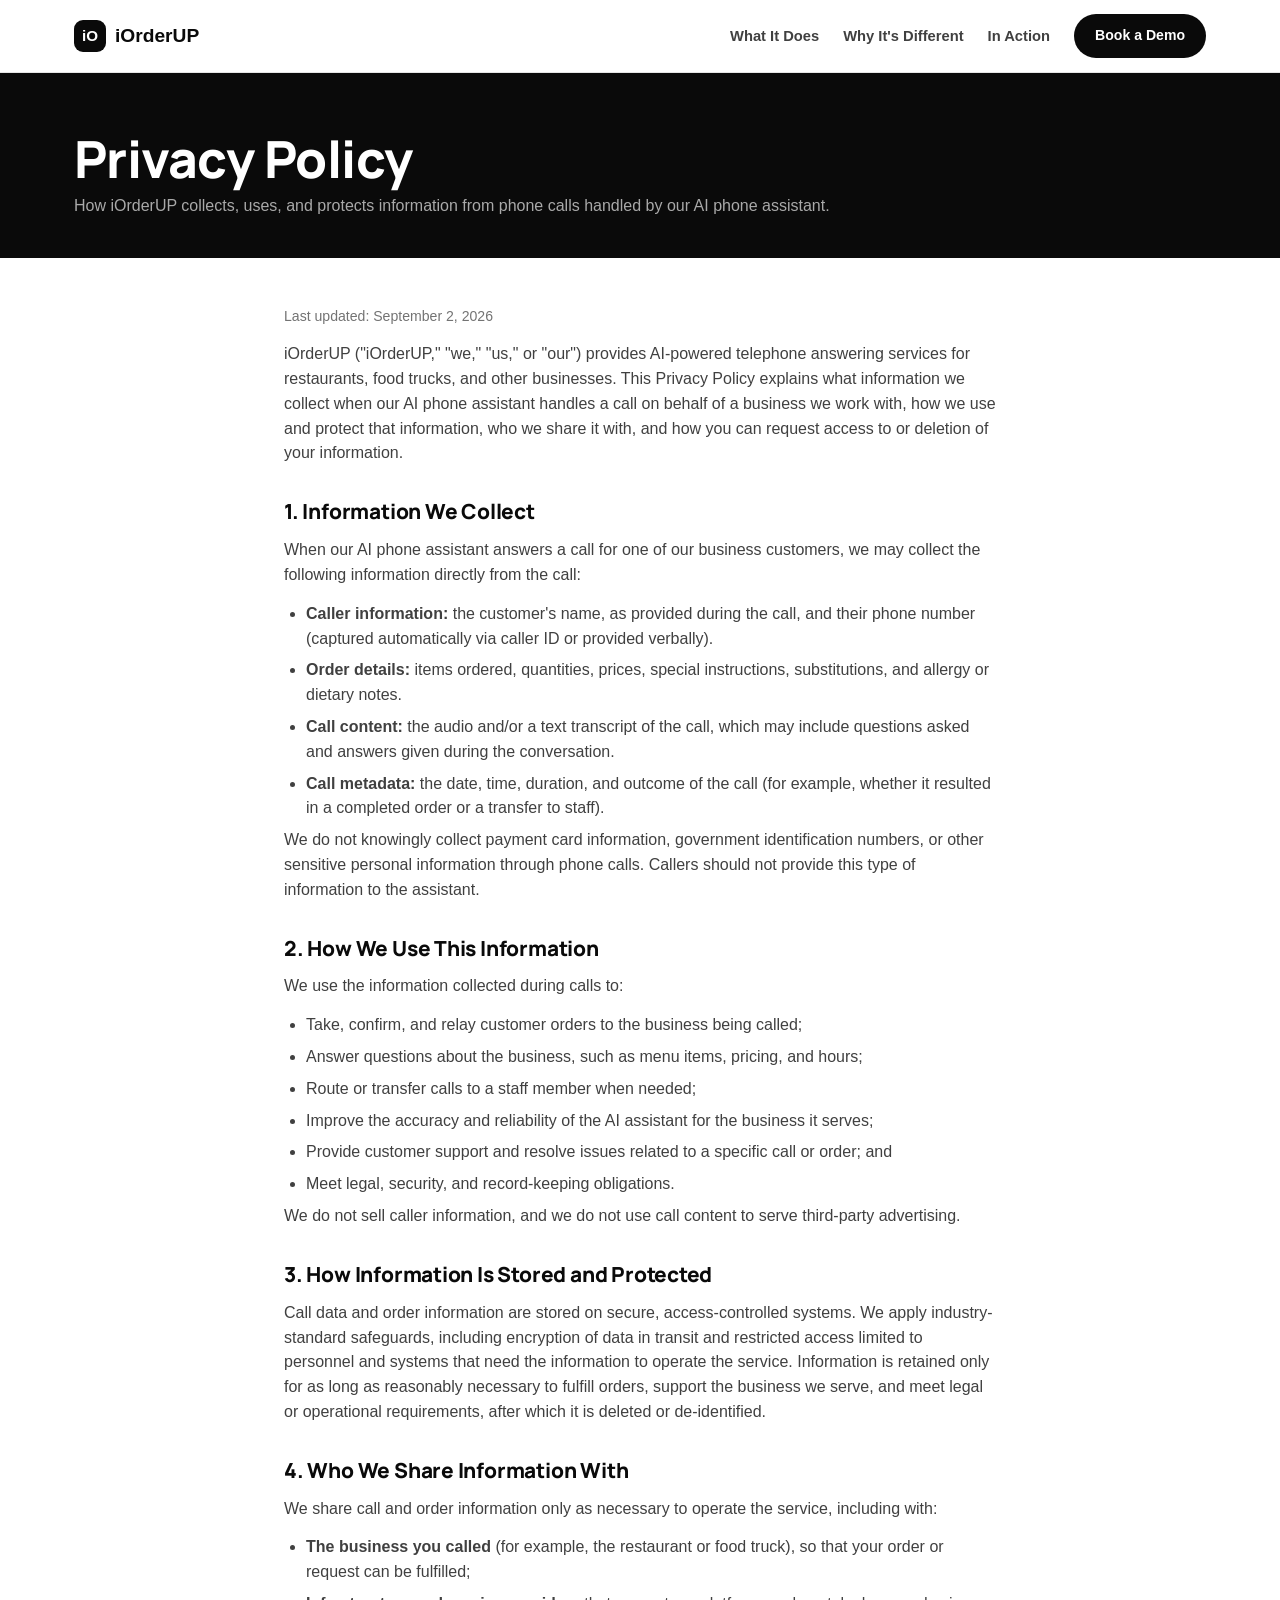
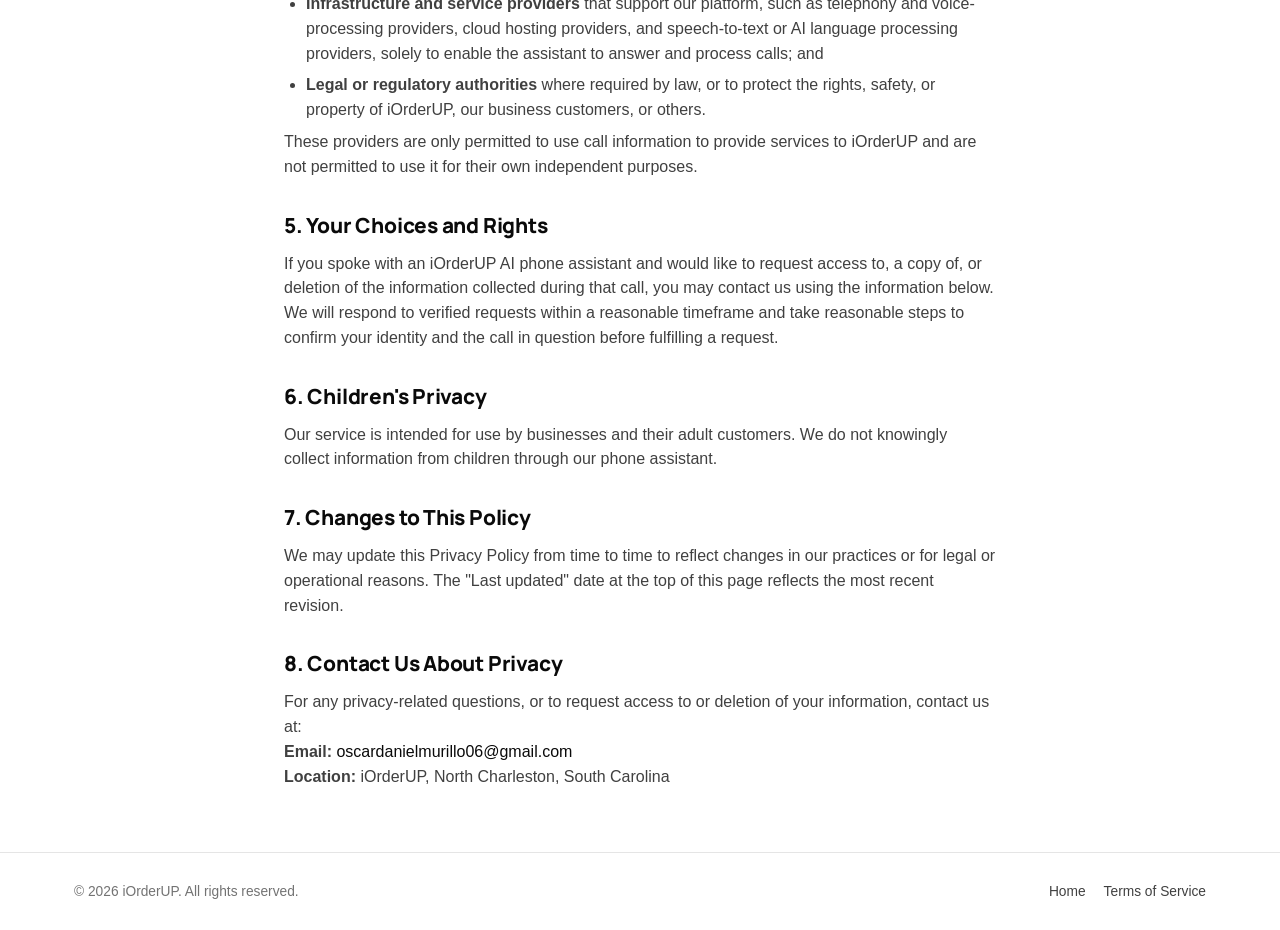
==== privacy.html @ 021a186b "Initial production deployment: iOrderUP public marketing website" ====
<!DOCTYPE html>
<html lang="en">
<head>
  <meta charset="UTF-8" />
  <meta name="viewport" content="width=device-width, initial-scale=1.0" />
  <title>Privacy Policy — iOrderUP</title>
  <meta name="description" content="iOrderUP Privacy Policy: what information we collect during phone calls, how it is used, stored, and protected, who it is shared with, and how to request access or deletion." />
  <link rel="canonical" href="https://oscardanielmurillo06-oss.github.io/iOrderUP/privacy.html" />
  <meta property="og:type" content="website" />
  <meta property="og:site_name" content="iOrderUP" />
  <meta property="og:title" content="Privacy Policy — iOrderUP" />
  <meta property="og:description" content="iOrderUP Privacy Policy: what information we collect during phone calls, how it is used, stored, and protected, who it is shared with, and how to request access or deletion." />
  <meta property="og:url" content="https://oscardanielmurillo06-oss.github.io/iOrderUP/privacy.html" />
  <meta name="twitter:card" content="summary" />
  <link rel="icon" href="data:image/svg+xml,<svg xmlns=%22http://www.w3.org/2000/svg%22 viewBox=%220 0 100 100%22><rect width=%22100%22 height=%22100%22 rx=%2222%22 fill=%22%230a0a0a%22/><text x=%2250%22 y=%2266%22 font-size=%2258%22 font-family=%22Arial, sans-serif%22 font-weight=%22800%22 fill=%22white%22 text-anchor=%22middle%22>i</text></svg>" />
  <link rel="preconnect" href="https://fonts.googleapis.com" />
  <link rel="preconnect" href="https://fonts.gstatic.com" crossorigin />
  <link rel="stylesheet" href="https://fonts.googleapis.com/css2?family=Manrope:wght@700;800&display=swap" />
  <link rel="stylesheet" href="assets/css/style.css" />
</head>
<body>
  <a class="skip-link" href="#main-content">Skip to content</a>

  <header class="site-header">
    <nav class="nav">
      <a href="index.html" class="brand">
        <span class="brand-mark">iO</span>
        <span data-config="businessName">iOrderUP</span>
      </a>
      <button class="nav-toggle" aria-label="Toggle navigation" aria-expanded="false">
        <span></span><span></span><span></span>
      </button>
      <div class="nav-links">
        <a href="index.html#what-it-does">What It Does</a>
        <a href="index.html#why-different">Why It's Different</a>
        <a href="index.html#demo">In Action</a>
        <a href="index.html#contact" class="btn btn-primary">Book a Demo</a>
      </div>
    </nav>
  </header>

  <main id="main-content">
  <section class="legal-hero">
    <div class="container">
      <h1>Privacy Policy</h1>
      <p>How iOrderUP collects, uses, and protects information from phone calls handled by our AI phone assistant.</p>
    </div>
  </section>

  <article class="legal-content">
    <p class="updated">Last updated: September 2, 2026</p>

    <p>iOrderUP ("iOrderUP," "we," "us," or "our") provides AI-powered telephone answering services for restaurants, food trucks, and other businesses. This Privacy Policy explains what information we collect when our AI phone assistant handles a call on behalf of a business we work with, how we use and protect that information, who we share it with, and how you can request access to or deletion of your information.</p>

    <h2>1. Information We Collect</h2>
    <p>When our AI phone assistant answers a call for one of our business customers, we may collect the following information directly from the call:</p>
    <ul>
      <li><strong>Caller information:</strong> the customer's name, as provided during the call, and their phone number (captured automatically via caller ID or provided verbally).</li>
      <li><strong>Order details:</strong> items ordered, quantities, prices, special instructions, substitutions, and allergy or dietary notes.</li>
      <li><strong>Call content:</strong> the audio and/or a text transcript of the call, which may include questions asked and answers given during the conversation.</li>
      <li><strong>Call metadata:</strong> the date, time, duration, and outcome of the call (for example, whether it resulted in a completed order or a transfer to staff).</li>
    </ul>
    <p>We do not knowingly collect payment card information, government identification numbers, or other sensitive personal information through phone calls. Callers should not provide this type of information to the assistant.</p>

    <h2>2. How We Use This Information</h2>
    <p>We use the information collected during calls to:</p>
    <ul>
      <li>Take, confirm, and relay customer orders to the business being called;</li>
      <li>Answer questions about the business, such as menu items, pricing, and hours;</li>
      <li>Route or transfer calls to a staff member when needed;</li>
      <li>Improve the accuracy and reliability of the AI assistant for the business it serves;</li>
      <li>Provide customer support and resolve issues related to a specific call or order; and</li>
      <li>Meet legal, security, and record-keeping obligations.</li>
    </ul>
    <p>We do not sell caller information, and we do not use call content to serve third-party advertising.</p>

    <h2>3. How Information Is Stored and Protected</h2>
    <p>Call data and order information are stored on secure, access-controlled systems. We apply industry-standard safeguards, including encryption of data in transit and restricted access limited to personnel and systems that need the information to operate the service. Information is retained only for as long as reasonably necessary to fulfill orders, support the business we serve, and meet legal or operational requirements, after which it is deleted or de-identified.</p>

    <h2>4. Who We Share Information With</h2>
    <p>We share call and order information only as necessary to operate the service, including with:</p>
    <ul>
      <li><strong>The business you called</strong> (for example, the restaurant or food truck), so that your order or request can be fulfilled;</li>
      <li><strong>Infrastructure and service providers</strong> that support our platform, such as telephony and voice-processing providers, cloud hosting providers, and speech-to-text or AI language processing providers, solely to enable the assistant to answer and process calls; and</li>
      <li><strong>Legal or regulatory authorities</strong> where required by law, or to protect the rights, safety, or property of iOrderUP, our business customers, or others.</li>
    </ul>
    <p>These providers are only permitted to use call information to provide services to iOrderUP and are not permitted to use it for their own independent purposes.</p>

    <h2>5. Your Choices and Rights</h2>
    <p>If you spoke with an iOrderUP AI phone assistant and would like to request access to, a copy of, or deletion of the information collected during that call, you may contact us using the information below. We will respond to verified requests within a reasonable timeframe and take reasonable steps to confirm your identity and the call in question before fulfilling a request.</p>

    <h2>6. Children's Privacy</h2>
    <p>Our service is intended for use by businesses and their adult customers. We do not knowingly collect information from children through our phone assistant.</p>

    <h2>7. Changes to This Policy</h2>
    <p>We may update this Privacy Policy from time to time to reflect changes in our practices or for legal or operational reasons. The "Last updated" date at the top of this page reflects the most recent revision.</p>

    <h2>8. Contact Us About Privacy</h2>
    <p>
      For any privacy-related questions, or to request access to or deletion of your information, contact us at:<br />
      <strong>Email:</strong> <a data-config="contactEmail" data-config-href="mailto:contactEmail" href="#">oscardanielmurillo06@gmail.com</a><br />
      <strong>Location:</strong> <span data-config="legalBusinessName">iOrderUP</span>, <span data-config="location">North Charleston, South Carolina</span>
    </p>
  </article>
  </main>

  <footer class="site-footer">
    <div class="container footer-inner">
      <div>© <span data-config="currentYear">2026</span> <span data-config="legalBusinessName">iOrderUP</span>. All rights reserved.</div>
      <div class="footer-links">
        <a href="index.html">Home</a>
        <a href="terms.html">Terms of Service</a>
      </div>
    </div>
  </footer>

  <script src="assets/js/config.js"></script>
  <script src="assets/js/main.js"></script>
</body>
</html>
---- assets/css/style.css ----
/* iOrderUP — monochrome design system */

:root {
  --ink: #0a0a0a;
  --ink-soft: #404040;
  --muted: #737373;
  --surface: #ffffff;
  --surface-alt: #f5f5f5;
  --surface-dim: #ececec;
  --border: #e5e5e5;
  --border-dark: rgba(255, 255, 255, 0.14);
  --radius-sm: 10px;
  --radius: 16px;
  --radius-lg: 22px;
  --shadow-sm: 0 2px 10px rgba(10, 10, 10, 0.06);
  --shadow: 0 14px 34px rgba(10, 10, 10, 0.08);
  --shadow-lg: 0 24px 60px rgba(10, 10, 10, 0.18);
  --max-width: 1180px;
  font-size: 16px;
}

* { box-sizing: border-box; }
html { scroll-behavior: smooth; }

.skip-link {
  position: absolute; left: -9999px; top: 0; z-index: 100;
  background: var(--ink); color: #fff; padding: 12px 20px; border-radius: 0 0 10px 0;
  font-weight: 700; font-size: 0.9rem;
}
.skip-link:focus { left: 0; }

body {
  margin: 0;
  font-family: "Segoe UI", -apple-system, BlinkMacSystemFont, "Inter", Roboto, Helvetica, Arial, sans-serif;
  color: var(--ink);
  background: var(--surface);
  line-height: 1.55;
  -webkit-font-smoothing: antialiased;
}

h1, h2, h3, h4, .display {
  font-family: "Manrope", "Segoe UI", -apple-system, BlinkMacSystemFont, Roboto, Helvetica, Arial, sans-serif;
}

img, svg { max-width: 100%; display: block; }
a { color: var(--ink); text-decoration: none; }
a:hover { text-decoration: underline; }
ul { margin: 0; padding: 0; }
button { font-family: inherit; }

.icon {
  width: 1em; height: 1em;
  fill: none; stroke: currentColor;
  stroke-width: 1.8; stroke-linecap: round; stroke-linejoin: round;
  flex-shrink: 0;
}

.container { max-width: var(--max-width); margin: 0 auto; padding: 0 24px; }
section { padding: 72px 0; }

.section-head { max-width: 620px; margin: 0 0 40px; }
.section-head.centered { margin-left: auto; margin-right: auto; text-align: center; }

.eyebrow {
  display: inline-flex; align-items: center; gap: 6px;
  font-size: 0.76rem; font-weight: 800; letter-spacing: 0.08em; text-transform: uppercase;
  color: var(--muted); margin-bottom: 12px;
}

h1, h2, h3 { line-height: 1.15; font-weight: 800; color: var(--ink); margin: 0 0 14px; text-wrap: balance; }
h1 { font-size: clamp(2.2rem, 4.4vw, 3.2rem); letter-spacing: -0.01em; }
h2 { font-size: clamp(1.6rem, 2.8vw, 2.1rem); letter-spacing: -0.01em; }
h3 { font-size: 1.05rem; }

p { color: var(--ink-soft); margin: 0 0 14px; }
.lede { font-size: 1.1rem; color: var(--ink-soft); }

/* Buttons — monochrome only */

.btn {
  display: inline-flex; align-items: center; gap: 8px;
  padding: 13px 26px; border-radius: 999px;
  font-weight: 700; font-size: 0.95rem;
  border: 1.5px solid transparent;
  cursor: pointer; white-space: nowrap;
  transition: transform 0.15s ease, background 0.15s ease, color 0.15s ease, border-color 0.15s ease;
}
.btn:hover { text-decoration: none; transform: translateY(-1px); }
.btn .icon { width: 1.05em; height: 1.05em; }

.btn-primary { background: var(--ink); color: #ffffff; }
.btn-primary:hover { background: #222222; }

.btn-inverse { background: #ffffff; color: var(--ink); }
.btn-inverse:hover { background: var(--surface-alt); }

.btn-outline { background: transparent; color: var(--ink); border-color: var(--ink); }
.btn-outline:hover { background: var(--ink); color: #ffffff; }

.btn-outline-inverse { background: transparent; color: #ffffff; border-color: rgba(255, 255, 255, 0.4); }
.btn-outline-inverse:hover { background: rgba(255, 255, 255, 0.12); }

/* Header / Nav */

.site-header {
  position: sticky; top: 0; z-index: 50;
  background: rgba(255, 255, 255, 0.9);
  backdrop-filter: saturate(180%) blur(12px);
  border-bottom: 1px solid var(--border);
}
.nav { display: flex; align-items: center; justify-content: space-between; padding: 14px 24px; max-width: var(--max-width); margin: 0 auto; gap: 16px; }
.brand { display: flex; align-items: center; gap: 9px; font-weight: 800; font-size: 1.2rem; color: var(--ink); }
.brand:hover { text-decoration: none; }
.brand-mark {
  width: 32px; height: 32px; border-radius: 9px;
  background: var(--ink);
  display: flex; align-items: center; justify-content: center;
  color: #fff; font-weight: 800; font-size: 0.95rem; flex-shrink: 0;
}
.nav-links { display: flex; align-items: center; gap: 24px; }
.nav-links a:not(.btn) { color: var(--ink-soft); font-weight: 600; font-size: 0.92rem; }
.nav-links a:not(.btn):hover { color: var(--ink); text-decoration: none; }
.nav-links .btn { padding: 10px 20px; font-size: 0.88rem; }
.nav-toggle { display: none; background: none; border: none; cursor: pointer; padding: 8px; }
.nav-toggle span { display: block; width: 22px; height: 2px; background: var(--ink); margin: 5px 0; border-radius: 2px; }

/* Hero */

.hero { background: var(--ink); color: #fff; padding: 68px 0 60px; }
.hero-grid { display: grid; grid-template-columns: 1.05fr 0.95fr; gap: 48px; align-items: center; }
.hero h1 { color: #fff; }
.hero .lede { color: rgba(255, 255, 255, 0.75); font-size: 1.12rem; max-width: 500px; }
.hero-actions { display: flex; gap: 12px; flex-wrap: wrap; margin: 22px 0 20px; }
.hero-langs { display: inline-flex; gap: 8px; flex-wrap: wrap; }
.pill {
  display: inline-flex; align-items: center; gap: 6px;
  padding: 5px 12px; border-radius: 999px;
  background: rgba(255, 255, 255, 0.08); border: 1px solid rgba(255, 255, 255, 0.18);
  font-size: 0.8rem; color: rgba(255, 255, 255, 0.8); font-weight: 600;
}

/* Hero call-queue mockup */

.call-mock {
  background: rgba(255, 255, 255, 0.04);
  border: 1px solid var(--border-dark);
  border-radius: var(--radius-lg);
  padding: 18px;
  box-shadow: var(--shadow-lg);
}
.call-mock-head {
  display: flex; align-items: center; justify-content: space-between;
  padding: 2px 4px 14px; border-bottom: 1px solid var(--border-dark); margin-bottom: 12px;
}
.call-mock-title { font-size: 0.8rem; font-weight: 700; color: rgba(255,255,255,0.6); text-transform: uppercase; letter-spacing: 0.05em; }
.live-dot { width: 8px; height: 8px; border-radius: 50%; background: #fff; display: inline-block; box-shadow: 0 0 0 3px rgba(255,255,255,0.18); }
.call-row {
  display: flex; align-items: center; gap: 12px;
  padding: 11px 10px; border-radius: 12px; background: rgba(255,255,255,0.03);
  margin-bottom: 8px;
}
.call-row:last-child { margin-bottom: 0; }
.call-avatar {
  width: 34px; height: 34px; border-radius: 50%; background: rgba(255,255,255,0.08);
  display: flex; align-items: center; justify-content: center; color: rgba(255,255,255,0.85); flex-shrink: 0;
  font-size: 0.78rem; font-weight: 700;
}
.call-info { flex: 1; min-width: 0; }
.call-number { font-weight: 700; font-size: 0.88rem; color: #fff; font-variant-numeric: tabular-nums; }
.call-note { font-size: 0.82rem; color: rgba(255,255,255,0.55); }
.status-chip {
  display: inline-flex; align-items: center; gap: 5px;
  padding: 4px 10px; border-radius: 999px; font-size: 0.72rem; font-weight: 700;
  white-space: nowrap; border: 1px solid rgba(255,255,255,0.22); color: rgba(255,255,255,0.85);
}
.status-chip.is-solid { background: #fff; color: var(--ink); border-color: #fff; }
.call-mock-foot {
  margin-top: 14px; padding-top: 12px; border-top: 1px solid var(--border-dark);
  font-size: 0.82rem; color: rgba(255,255,255,0.7); display: flex; align-items: center; gap: 8px; font-weight: 600;
}

/* Problems We Solve */

.grid { display: grid; gap: 18px; grid-template-columns: repeat(3, 1fr); }
.card {
  background: var(--surface); border: 1px solid var(--border); border-radius: var(--radius);
  padding: 24px; box-shadow: var(--shadow-sm);
}
.card-icon {
  width: 42px; height: 42px; border-radius: 12px; background: var(--surface-alt); color: var(--ink);
  display: flex; align-items: center; justify-content: center; margin-bottom: 14px; font-size: 1.2rem;
}
.card h3 { margin-bottom: 6px; }
.card p { font-size: 0.95rem; margin-bottom: 0; }
.card.spotlight { background: var(--ink); border-color: var(--ink); color: #fff; }
.card.spotlight h3, .card.spotlight p { color: #fff; }
.card.spotlight .card-icon { background: rgba(255,255,255,0.1); color: #fff; }

.grid-2x2 { grid-template-columns: repeat(2, 1fr); max-width: 860px; margin: 0 auto; }

.bg-alt { background: var(--surface-alt); }

/* Illustrative-mockup disclosure captions */
.mock-caption {
  display: flex; align-items: center; justify-content: center; gap: 6px;
  font-size: 0.78rem; color: var(--muted); text-align: center; margin: 0 0 16px;
}
.mock-caption-dark { color: rgba(255,255,255,0.45); margin: 12px 0 0; }

/* Why different — comparison list + mockups */

.diff-grid { display: grid; grid-template-columns: 1fr 1fr; gap: 18px; margin-bottom: 40px; }
.compare-card { border: 1px solid var(--border); border-radius: var(--radius); padding: 26px; background: var(--surface); }
.compare-card.is-them { background: var(--surface-alt); }
.compare-card.is-us { background: var(--ink); color: #fff; border-color: var(--ink); }
.compare-card h3 { font-size: 0.85rem; text-transform: uppercase; letter-spacing: 0.05em; color: var(--muted); margin-bottom: 16px; }
.compare-card.is-us h3 { color: rgba(255,255,255,0.55); }
.compare-list { list-style: none; margin: 0; padding: 0; display: grid; gap: 12px; }
.compare-list li { display: flex; gap: 10px; align-items: flex-start; font-size: 0.97rem; font-weight: 600; color: var(--ink); }
.compare-card.is-us .compare-list li { color: #fff; }
.compare-list .icon { flex-shrink: 0; margin-top: 3px; color: var(--muted); }
.compare-card.is-us .compare-list .icon { color: rgba(255,255,255,0.7); }

.product-panels { display: grid; grid-template-columns: 1.1fr 0.9fr; gap: 18px; }
.panel {
  background: var(--surface); border: 1px solid var(--border); border-radius: var(--radius-lg);
  box-shadow: var(--shadow); overflow: hidden; display: flex; flex-direction: column;
}
.panel-head {
  display: flex; align-items: center; justify-content: space-between;
  padding: 16px 18px; border-bottom: 1px solid var(--border);
}
.panel-head h3 { margin: 0; font-size: 0.95rem; display: flex; align-items: center; gap: 8px; }
.panel-head h3 .icon { color: var(--muted); }
.panel-tag {
  font-size: 0.68rem; font-weight: 700; text-transform: uppercase; letter-spacing: 0.05em;
  color: var(--muted); background: var(--surface-alt); padding: 3px 9px; border-radius: 999px;
}
.panel-body { padding: 14px 18px 18px; flex: 1; }

.calls-list .call-row { background: var(--surface-alt); }
.calls-list .call-avatar { background: var(--surface-dim); color: var(--ink-soft); }
.calls-list .call-number { color: var(--ink); }
.calls-list .call-note { color: var(--muted); }
.calls-list .status-chip { border-color: var(--border); color: var(--ink-soft); }
.calls-list .status-chip.is-solid { background: var(--ink); color: #fff; border-color: var(--ink); }

.ticket {
  border: 1px dashed var(--border); border-radius: 14px; padding: 16px; background: var(--surface-alt);
}
.ticket-head { display: flex; justify-content: space-between; align-items: baseline; margin-bottom: 10px; }
.ticket-head .num { font-weight: 800; font-family: ui-monospace, "SFMono-Regular", Menlo, monospace; }
.ticket-head .via { font-size: 0.72rem; color: var(--muted); font-weight: 700; text-transform: uppercase; letter-spacing: 0.04em; }
.ticket-items { list-style: none; margin: 0 0 10px; padding: 0; border-top: 1px dashed var(--border); border-bottom: 1px dashed var(--border); }
.ticket-items li { display: flex; justify-content: space-between; gap: 10px; padding: 8px 0; font-size: 0.93rem; color: var(--ink); }
.ticket-items li:not(:last-child) { border-bottom: 1px dashed var(--border); }
.ticket-items .qty { color: var(--muted); font-weight: 700; margin-right: 8px; }
.ticket-tags { display: flex; gap: 6px; flex-wrap: wrap; }
.tag-allergy, .tag-note {
  display: inline-flex; align-items: center; gap: 4px; font-size: 0.72rem; font-weight: 700;
  color: var(--ink); background: var(--surface-dim); padding: 3px 9px; border-radius: 999px;
  border: 1px solid var(--border);
}
.tag-allergy { background: var(--ink); color: #fff; border-color: var(--ink); }

/* Demo section */

.demo-section { background: var(--ink); color: #fff; }
.demo-section .section-head h2 { color: #fff; }
.demo-section .section-head .lede { color: rgba(255,255,255,0.65); }
.demo-grid { display: grid; grid-template-columns: 1fr 1fr; gap: 18px; }
.demo-card {
  background: rgba(255,255,255,0.04); border: 1px solid var(--border-dark); border-radius: var(--radius-lg);
  padding: 24px;
}
.demo-card h3 { color: #fff; display: flex; align-items: center; gap: 8px; }
.demo-card h3 .icon { color: rgba(255,255,255,0.7); }
.demo-card p { color: rgba(255,255,255,0.65); font-size: 0.94rem; }

.player { display: flex; align-items: center; gap: 14px; margin: 16px 0 6px; }
.play-btn {
  width: 48px; height: 48px; border-radius: 50%; background: rgba(255,255,255,0.08);
  border: 1px solid var(--border-dark); color: #fff; display: flex; align-items: center; justify-content: center;
  flex-shrink: 0; cursor: not-allowed;
}
.waveform { display: flex; align-items: center; gap: 3px; flex: 1; height: 32px; }
.waveform span { width: 3px; border-radius: 2px; background: rgba(255,255,255,0.25); }
.player-meta { display: flex; justify-content: space-between; font-size: 0.75rem; color: rgba(255,255,255,0.4); font-variant-numeric: tabular-nums; }
.badge-soon {
  display: inline-flex; align-items: center; gap: 6px; font-size: 0.72rem; font-weight: 700;
  color: rgba(255,255,255,0.85); background: rgba(255,255,255,0.08); padding: 4px 10px; border-radius: 999px; margin-top: 12px;
  border: 1px solid var(--border-dark);
}

.demo-number { font-family: ui-monospace, "SFMono-Regular", Menlo, monospace; font-size: 1.6rem; font-weight: 800; color: #fff; margin: 14px 0 4px; display: block; }
.demo-number.is-disabled { color: rgba(255,255,255,0.45); cursor: default; }
.demo-number.is-disabled:hover { text-decoration: none; }

/* How it works */

.steps { display: grid; grid-template-columns: repeat(3, 1fr); gap: 18px; }
.step {
  background: var(--surface); border: 1px solid var(--border); border-radius: var(--radius);
  padding: 22px; box-shadow: var(--shadow-sm); position: relative;
}
.step-icon {
  width: 42px; height: 42px; border-radius: 12px; background: var(--ink); color: #fff;
  display: flex; align-items: center; justify-content: center; margin-bottom: 14px; font-size: 1.1rem;
}
.step-index { position: absolute; top: 20px; right: 22px; font-size: 1.6rem; font-weight: 800; color: var(--surface-dim); }
.step p { font-size: 0.95rem; margin-bottom: 0; }

/* Contact */

.contact-section { background: var(--ink); color: #fff; }
.contact-section h2 { color: #fff; text-align: left; }
.contact-section .lede { color: rgba(255,255,255,0.65); }

.demo-request-form { max-width: 640px; margin: 0 0 36px; }
.form-grid { display: grid; grid-template-columns: 1fr 1fr; gap: 14px; margin-bottom: 18px; }
.form-row { display: flex; flex-direction: column; gap: 6px; }
.form-row label {
  font-size: 0.76rem; font-weight: 700; text-transform: uppercase; letter-spacing: 0.04em;
  color: rgba(255,255,255,0.55);
}
.form-row input {
  background: rgba(255,255,255,0.06); border: 1px solid var(--border-dark); border-radius: 10px;
  padding: 11px 14px; color: #fff; font-size: 0.95rem; font-family: inherit;
}
.form-row input::placeholder { color: rgba(255,255,255,0.3); }
.form-row input:focus {
  outline: none; border-color: rgba(255,255,255,0.65); background: rgba(255,255,255,0.09);
  box-shadow: 0 0 0 3px rgba(255,255,255,0.15);
}
.form-note { font-size: 0.85rem; color: rgba(255,255,255,0.75); margin: 16px 0 0; max-width: 520px; }
.form-note.is-visible { padding: 12px 14px; background: rgba(255,255,255,0.06); border: 1px solid var(--border-dark); border-radius: 10px; }

.contact-divider { height: 1px; background: var(--border-dark); margin: 8px 0 32px; }

.contact-grid { display: grid; grid-template-columns: repeat(3, 1fr); gap: 16px; }
.contact-card {
  background: rgba(255,255,255,0.04); border: 1px solid var(--border-dark); border-radius: var(--radius);
  padding: 22px; display: flex; align-items: center; gap: 14px;
}
.contact-card .card-icon { margin: 0; background: rgba(255,255,255,0.08); color: #fff; flex-shrink: 0; }
.contact-card h3 { margin-bottom: 2px; font-size: 0.82rem; text-transform: uppercase; letter-spacing: 0.04em; color: rgba(255,255,255,0.5); font-weight: 700; }
.contact-card p, .contact-card a { color: #fff; margin: 0; font-weight: 700; font-size: 1rem; }
.contact-card a:hover { color: rgba(255,255,255,0.75); }

/* Footer */

.site-footer { background: #ffffff; color: var(--muted); padding: 28px 0; font-size: 0.86rem; border-top: 1px solid var(--border); }
.footer-inner { display: flex; flex-wrap: wrap; gap: 14px; align-items: center; justify-content: space-between; }
.footer-links { display: flex; gap: 18px; flex-wrap: wrap; }
.footer-links a { color: var(--ink-soft); }
.footer-links a:hover { color: var(--ink); }

/* Legal pages */

.legal-hero { background: var(--ink); color: #fff; padding: 56px 0 40px; }
.legal-hero h1 { color: #fff; margin-bottom: 6px; }
.legal-hero p { color: rgba(255,255,255,0.65); margin: 0; }
.legal-content { max-width: 760px; margin: 0 auto; padding: 48px 24px; }
.legal-content h2 { text-align: left; font-size: 1.3rem; margin-top: 34px; }
.legal-content h2:first-child { margin-top: 0; }
.legal-content ul { color: var(--ink-soft); padding-left: 22px; }
.legal-content li { margin-bottom: 7px; }
.legal-content .updated { color: var(--muted); font-size: 0.88rem; }

/* Responsive */

@media (max-width: 980px) {
  .hero-grid { grid-template-columns: 1fr; }
  .hero .lede { max-width: 100%; }
  .grid { grid-template-columns: repeat(2, 1fr); }
  .diff-grid { grid-template-columns: 1fr; }
  .product-panels { grid-template-columns: 1fr; }
  .demo-grid { grid-template-columns: 1fr; }
  .steps { grid-template-columns: 1fr; }
  .contact-grid { grid-template-columns: 1fr; }
}

@media (max-width: 640px) {
  section { padding: 36px 0; }
  .section-head { margin-bottom: 26px; }
  .section-head.centered { margin-bottom: 26px; }
  .grid { grid-template-columns: 1fr; gap: 12px; }
  .grid-2x2 { grid-template-columns: 1fr; }
  .diff-grid, .product-panels, .demo-grid, .steps { gap: 12px; }
  .card, .step, .compare-card, .demo-card { padding: 18px; }
  .panel-body { padding: 12px 16px 16px; }
  .contact-card { padding: 16px; }
  .nav-toggle { display: block; }
  .nav-links {
    position: absolute; top: 100%; left: 0; right: 0; background: #fff;
    border-bottom: 1px solid var(--border); flex-direction: column; align-items: flex-start;
    padding: 14px 24px 22px; gap: 14px; display: none;
  }
  .nav-links.is-open { display: flex; }
  .nav-links .btn { width: 100%; justify-content: center; }
  .hero { padding: 36px 0 32px; }
  .hero-actions { margin: 16px 0 14px; }
  .form-grid { grid-template-columns: 1fr; gap: 12px; }
  .contact-divider { margin: 4px 0 24px; }
  .demo-number { font-size: 1.2rem; }
  .footer-inner { flex-direction: column; align-items: flex-start; }
  .contact-card { flex-direction: row; }
}
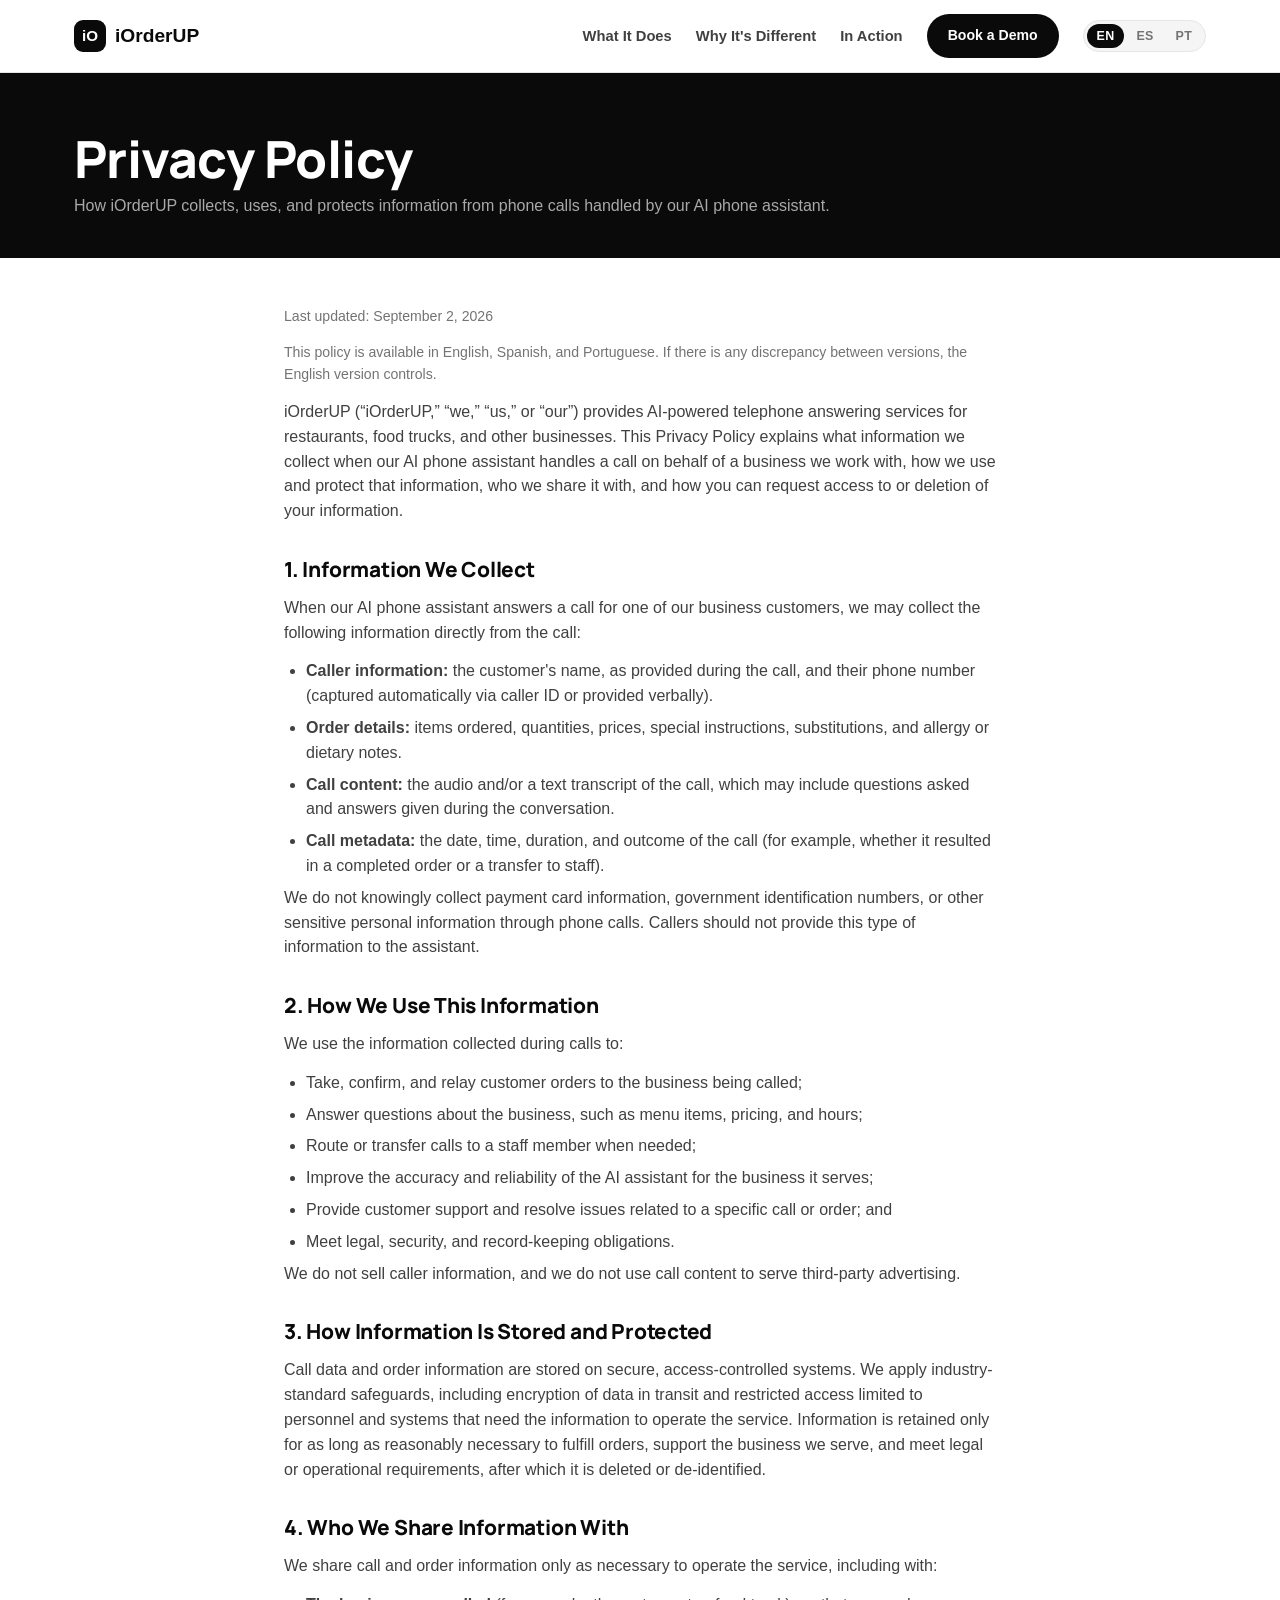
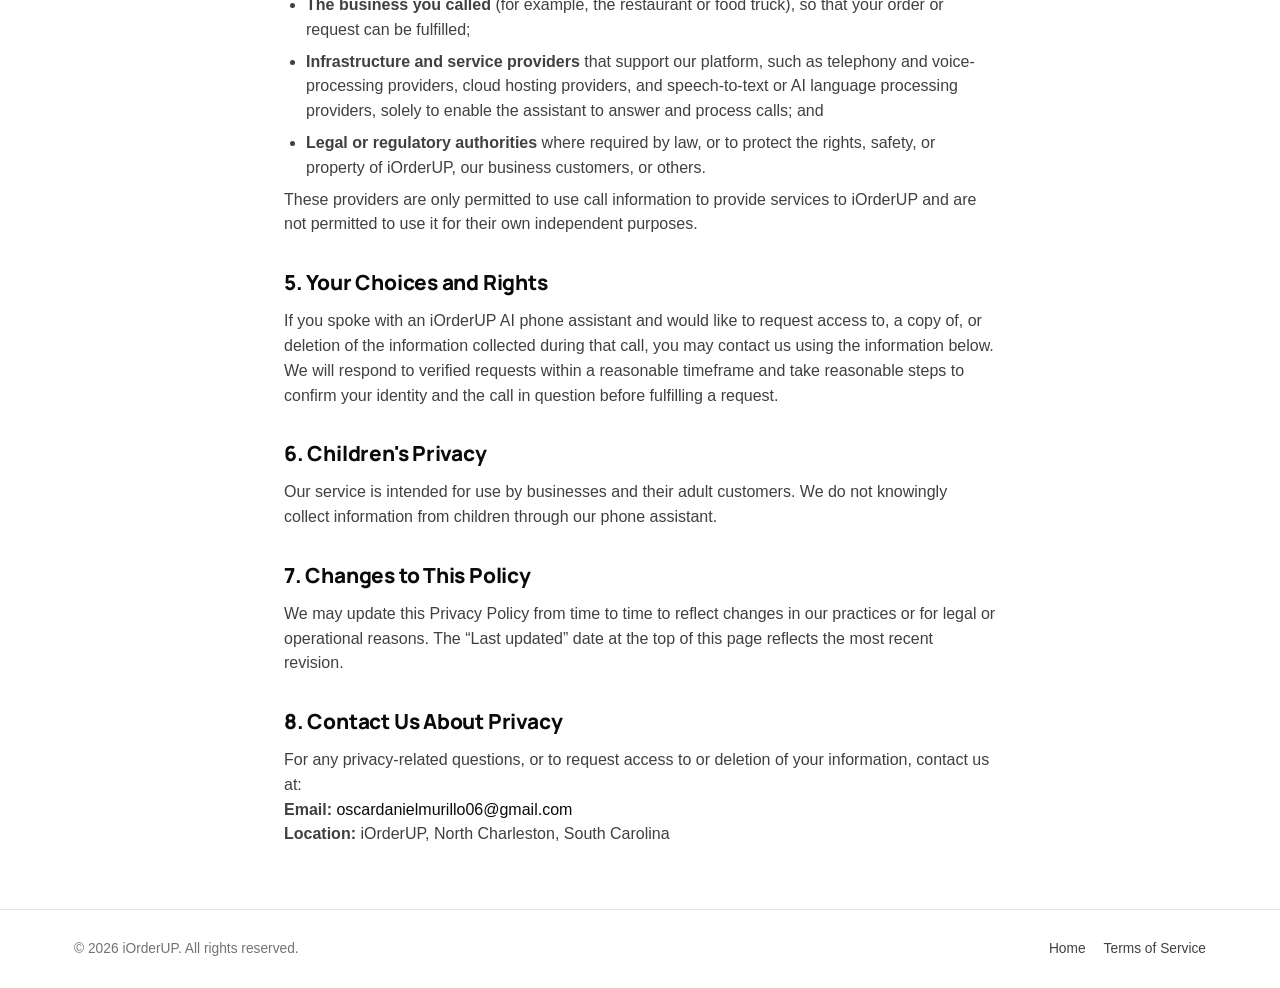
==== commit eb1060d1: "Add EN/ES/PT localization with centralized i18n dictionary and header language selector" ====
--- a/privacy.html
+++ b/privacy.html
@@ -5,12 +5,12 @@
   <meta name="viewport" content="width=device-width, initial-scale=1.0" />
   <title>Privacy Policy — iOrderUP</title>
   <meta name="description" content="iOrderUP Privacy Policy: what information we collect during phone calls, how it is used, stored, and protected, who it is shared with, and how to request access or deletion." />
-  <link rel="canonical" href="https://oscardanielmurillo06-oss.github.io/iOrderUP/privacy.html" />
+  <link rel="canonical" href="https://getiorderup.com/privacy.html" />
   <meta property="og:type" content="website" />
   <meta property="og:site_name" content="iOrderUP" />
   <meta property="og:title" content="Privacy Policy — iOrderUP" />
   <meta property="og:description" content="iOrderUP Privacy Policy: what information we collect during phone calls, how it is used, stored, and protected, who it is shared with, and how to request access or deletion." />
-  <meta property="og:url" content="https://oscardanielmurillo06-oss.github.io/iOrderUP/privacy.html" />
+  <meta property="og:url" content="https://getiorderup.com/privacy.html" />
   <meta name="twitter:card" content="summary" />
   <link rel="icon" href="data:image/svg+xml,<svg xmlns=%22http://www.w3.org/2000/svg%22 viewBox=%220 0 100 100%22><rect width=%22100%22 height=%22100%22 rx=%2222%22 fill=%22%230a0a0a%22/><text x=%2250%22 y=%2266%22 font-size=%2258%22 font-family=%22Arial, sans-serif%22 font-weight=%22800%22 fill=%22white%22 text-anchor=%22middle%22>i</text></svg>" />
   <link rel="preconnect" href="https://fonts.googleapis.com" />
@@ -19,7 +19,7 @@
   <link rel="stylesheet" href="assets/css/style.css" />
 </head>
 <body>
-  <a class="skip-link" href="#main-content">Skip to content</a>
+  <a class="skip-link" href="#main-content" data-i18n="common.skipToContent">Skip to content</a>
 
   <header class="site-header">
     <nav class="nav">
@@ -27,14 +27,19 @@
         <span class="brand-mark">iO</span>
         <span data-config="businessName">iOrderUP</span>
       </a>
-      <button class="nav-toggle" aria-label="Toggle navigation" aria-expanded="false">
+      <button class="nav-toggle" aria-label="Toggle navigation" data-i18n-aria="common.navToggleAria" aria-expanded="false">
         <span></span><span></span><span></span>
       </button>
       <div class="nav-links">
-        <a href="index.html#what-it-does">What It Does</a>
-        <a href="index.html#why-different">Why It's Different</a>
-        <a href="index.html#demo">In Action</a>
-        <a href="index.html#contact" class="btn btn-primary">Book a Demo</a>
+        <a href="index.html#what-it-does" data-i18n="common.nav.whatItDoes">What It Does</a>
+        <a href="index.html#why-different" data-i18n="common.nav.whyDifferent">Why It's Different</a>
+        <a href="index.html#demo" data-i18n="common.nav.inAction">In Action</a>
+        <a href="index.html#contact" class="btn btn-primary" data-i18n="common.nav.bookDemo">Book a Demo</a>
+        <div class="lang-switch" role="group" aria-label="Language" data-i18n-aria="common.lang.groupAria">
+          <button type="button" class="lang-btn" data-lang="en" aria-pressed="true" aria-label="Switch to English" data-i18n-aria="common.lang.en">EN</button>
+          <button type="button" class="lang-btn" data-lang="es" aria-pressed="false" aria-label="Switch to Spanish" data-i18n-aria="common.lang.es">ES</button>
+          <button type="button" class="lang-btn" data-lang="pt" aria-pressed="false" aria-label="Switch to Portuguese" data-i18n-aria="common.lang.pt">PT</button>
+        </div>
       </div>
     </nav>
   </header>
@@ -42,79 +47,81 @@
   <main id="main-content">
   <section class="legal-hero">
     <div class="container">
-      <h1>Privacy Policy</h1>
-      <p>How iOrderUP collects, uses, and protects information from phone calls handled by our AI phone assistant.</p>
+      <h1 data-i18n="privacy.h1">Privacy Policy</h1>
+      <p data-i18n="privacy.lede">How iOrderUP collects, uses, and protects information from phone calls handled by our AI phone assistant.</p>
     </div>
   </section>
 
   <article class="legal-content">
-    <p class="updated">Last updated: September 2, 2026</p>
+    <p class="updated"><span data-i18n="legal.updatedLabel">Last updated:</span> <span data-i18n="legal.updatedDate">September 2, 2026</span></p>
+    <p class="updated" data-i18n="privacy.controllingNote">This policy is available in English, Spanish, and Portuguese. If there is any discrepancy between versions, the English version controls.</p>
 
-    <p>iOrderUP ("iOrderUP," "we," "us," or "our") provides AI-powered telephone answering services for restaurants, food trucks, and other businesses. This Privacy Policy explains what information we collect when our AI phone assistant handles a call on behalf of a business we work with, how we use and protect that information, who we share it with, and how you can request access to or deletion of your information.</p>
+    <p data-i18n="privacy.intro">iOrderUP ("iOrderUP," "we," "us," or "our") provides AI-powered telephone answering services for restaurants, food trucks, and other businesses. This Privacy Policy explains what information we collect when our AI phone assistant handles a call on behalf of a business we work with, how we use and protect that information, who we share it with, and how you can request access to or deletion of your information.</p>
 
-    <h2>1. Information We Collect</h2>
-    <p>When our AI phone assistant answers a call for one of our business customers, we may collect the following information directly from the call:</p>
+    <h2 data-i18n="privacy.s1.h2">1. Information We Collect</h2>
+    <p data-i18n="privacy.s1.p">When our AI phone assistant answers a call for one of our business customers, we may collect the following information directly from the call:</p>
     <ul>
-      <li><strong>Caller information:</strong> the customer's name, as provided during the call, and their phone number (captured automatically via caller ID or provided verbally).</li>
-      <li><strong>Order details:</strong> items ordered, quantities, prices, special instructions, substitutions, and allergy or dietary notes.</li>
-      <li><strong>Call content:</strong> the audio and/or a text transcript of the call, which may include questions asked and answers given during the conversation.</li>
-      <li><strong>Call metadata:</strong> the date, time, duration, and outcome of the call (for example, whether it resulted in a completed order or a transfer to staff).</li>
+      <li><strong data-i18n="privacy.s1.li1Strong">Caller information:</strong><span data-i18n="privacy.s1.li1Text"> the customer's name, as provided during the call, and their phone number (captured automatically via caller ID or provided verbally).</span></li>
+      <li><strong data-i18n="privacy.s1.li2Strong">Order details:</strong><span data-i18n="privacy.s1.li2Text"> items ordered, quantities, prices, special instructions, substitutions, and allergy or dietary notes.</span></li>
+      <li><strong data-i18n="privacy.s1.li3Strong">Call content:</strong><span data-i18n="privacy.s1.li3Text"> the audio and/or a text transcript of the call, which may include questions asked and answers given during the conversation.</span></li>
+      <li><strong data-i18n="privacy.s1.li4Strong">Call metadata:</strong><span data-i18n="privacy.s1.li4Text"> the date, time, duration, and outcome of the call (for example, whether it resulted in a completed order or a transfer to staff).</span></li>
     </ul>
-    <p>We do not knowingly collect payment card information, government identification numbers, or other sensitive personal information through phone calls. Callers should not provide this type of information to the assistant.</p>
+    <p data-i18n="privacy.s1.p2">We do not knowingly collect payment card information, government identification numbers, or other sensitive personal information through phone calls. Callers should not provide this type of information to the assistant.</p>
 
-    <h2>2. How We Use This Information</h2>
-    <p>We use the information collected during calls to:</p>
+    <h2 data-i18n="privacy.s2.h2">2. How We Use This Information</h2>
+    <p data-i18n="privacy.s2.p">We use the information collected during calls to:</p>
     <ul>
-      <li>Take, confirm, and relay customer orders to the business being called;</li>
-      <li>Answer questions about the business, such as menu items, pricing, and hours;</li>
-      <li>Route or transfer calls to a staff member when needed;</li>
-      <li>Improve the accuracy and reliability of the AI assistant for the business it serves;</li>
-      <li>Provide customer support and resolve issues related to a specific call or order; and</li>
-      <li>Meet legal, security, and record-keeping obligations.</li>
+      <li data-i18n="privacy.s2.li1">Take, confirm, and relay customer orders to the business being called;</li>
+      <li data-i18n="privacy.s2.li2">Answer questions about the business, such as menu items, pricing, and hours;</li>
+      <li data-i18n="privacy.s2.li3">Route or transfer calls to a staff member when needed;</li>
+      <li data-i18n="privacy.s2.li4">Improve the accuracy and reliability of the AI assistant for the business it serves;</li>
+      <li data-i18n="privacy.s2.li5">Provide customer support and resolve issues related to a specific call or order; and</li>
+      <li data-i18n="privacy.s2.li6">Meet legal, security, and record-keeping obligations.</li>
     </ul>
-    <p>We do not sell caller information, and we do not use call content to serve third-party advertising.</p>
+    <p data-i18n="privacy.s2.p2">We do not sell caller information, and we do not use call content to serve third-party advertising.</p>
 
-    <h2>3. How Information Is Stored and Protected</h2>
-    <p>Call data and order information are stored on secure, access-controlled systems. We apply industry-standard safeguards, including encryption of data in transit and restricted access limited to personnel and systems that need the information to operate the service. Information is retained only for as long as reasonably necessary to fulfill orders, support the business we serve, and meet legal or operational requirements, after which it is deleted or de-identified.</p>
+    <h2 data-i18n="privacy.s3.h2">3. How Information Is Stored and Protected</h2>
+    <p data-i18n="privacy.s3.p">Call data and order information are stored on secure, access-controlled systems. We apply industry-standard safeguards, including encryption of data in transit and restricted access limited to personnel and systems that need the information to operate the service. Information is retained only for as long as reasonably necessary to fulfill orders, support the business we serve, and meet legal or operational requirements, after which it is deleted or de-identified.</p>
 
-    <h2>4. Who We Share Information With</h2>
-    <p>We share call and order information only as necessary to operate the service, including with:</p>
+    <h2 data-i18n="privacy.s4.h2">4. Who We Share Information With</h2>
+    <p data-i18n="privacy.s4.p">We share call and order information only as necessary to operate the service, including with:</p>
     <ul>
-      <li><strong>The business you called</strong> (for example, the restaurant or food truck), so that your order or request can be fulfilled;</li>
-      <li><strong>Infrastructure and service providers</strong> that support our platform, such as telephony and voice-processing providers, cloud hosting providers, and speech-to-text or AI language processing providers, solely to enable the assistant to answer and process calls; and</li>
-      <li><strong>Legal or regulatory authorities</strong> where required by law, or to protect the rights, safety, or property of iOrderUP, our business customers, or others.</li>
+      <li><strong data-i18n="privacy.s4.li1Strong">The business you called</strong><span data-i18n="privacy.s4.li1Text"> (for example, the restaurant or food truck), so that your order or request can be fulfilled;</span></li>
+      <li><strong data-i18n="privacy.s4.li2Strong">Infrastructure and service providers</strong><span data-i18n="privacy.s4.li2Text"> that support our platform, such as telephony and voice-processing providers, cloud hosting providers, and speech-to-text or AI language processing providers, solely to enable the assistant to answer and process calls; and</span></li>
+      <li><strong data-i18n="privacy.s4.li3Strong">Legal or regulatory authorities</strong><span data-i18n="privacy.s4.li3Text"> where required by law, or to protect the rights, safety, or property of iOrderUP, our business customers, or others.</span></li>
     </ul>
-    <p>These providers are only permitted to use call information to provide services to iOrderUP and are not permitted to use it for their own independent purposes.</p>
+    <p data-i18n="privacy.s4.p2">These providers are only permitted to use call information to provide services to iOrderUP and are not permitted to use it for their own independent purposes.</p>
 
-    <h2>5. Your Choices and Rights</h2>
-    <p>If you spoke with an iOrderUP AI phone assistant and would like to request access to, a copy of, or deletion of the information collected during that call, you may contact us using the information below. We will respond to verified requests within a reasonable timeframe and take reasonable steps to confirm your identity and the call in question before fulfilling a request.</p>
+    <h2 data-i18n="privacy.s5.h2">5. Your Choices and Rights</h2>
+    <p data-i18n="privacy.s5.p">If you spoke with an iOrderUP AI phone assistant and would like to request access to, a copy of, or deletion of the information collected during that call, you may contact us using the information below. We will respond to verified requests within a reasonable timeframe and take reasonable steps to confirm your identity and the call in question before fulfilling a request.</p>
 
-    <h2>6. Children's Privacy</h2>
-    <p>Our service is intended for use by businesses and their adult customers. We do not knowingly collect information from children through our phone assistant.</p>
+    <h2 data-i18n="privacy.s6.h2">6. Children's Privacy</h2>
+    <p data-i18n="privacy.s6.p">Our service is intended for use by businesses and their adult customers. We do not knowingly collect information from children through our phone assistant.</p>
 
-    <h2>7. Changes to This Policy</h2>
-    <p>We may update this Privacy Policy from time to time to reflect changes in our practices or for legal or operational reasons. The "Last updated" date at the top of this page reflects the most recent revision.</p>
+    <h2 data-i18n="privacy.s7.h2">7. Changes to This Policy</h2>
+    <p data-i18n="privacy.s7.p">We may update this Privacy Policy from time to time to reflect changes in our practices or for legal or operational reasons. The "Last updated" date at the top of this page reflects the most recent revision.</p>
 
-    <h2>8. Contact Us About Privacy</h2>
+    <h2 data-i18n="privacy.s8.h2">8. Contact Us About Privacy</h2>
     <p>
-      For any privacy-related questions, or to request access to or deletion of your information, contact us at:<br />
-      <strong>Email:</strong> <a data-config="contactEmail" data-config-href="mailto:contactEmail" href="#">oscardanielmurillo06@gmail.com</a><br />
-      <strong>Location:</strong> <span data-config="legalBusinessName">iOrderUP</span>, <span data-config="location">North Charleston, South Carolina</span>
+      <span data-i18n="privacy.s8.pBefore">For any privacy-related questions, or to request access to or deletion of your information, contact us at:</span><br />
+      <strong data-i18n="privacy.s8.emailLabel">Email:</strong> <a data-config="contactEmail" data-config-href="mailto:contactEmail" href="#">oscardanielmurillo06@gmail.com</a><br />
+      <strong data-i18n="privacy.s8.locationLabel">Location:</strong> <span data-config="legalBusinessName">iOrderUP</span>, <span data-config="location">North Charleston, South Carolina</span>
     </p>
   </article>
   </main>
 
   <footer class="site-footer">
     <div class="container footer-inner">
-      <div>© <span data-config="currentYear">2026</span> <span data-config="legalBusinessName">iOrderUP</span>. All rights reserved.</div>
+      <div>© <span data-config="currentYear">2026</span> <span data-config="legalBusinessName">iOrderUP</span><span data-i18n="common.footer.rights">. All rights reserved.</span></div>
       <div class="footer-links">
-        <a href="index.html">Home</a>
-        <a href="terms.html">Terms of Service</a>
+        <a href="index.html" data-i18n="common.footer.home">Home</a>
+        <a href="terms.html" data-i18n="common.footer.terms">Terms of Service</a>
       </div>
     </div>
   </footer>
 
   <script src="assets/js/config.js"></script>
+  <script src="assets/js/i18n.js"></script>
   <script src="assets/js/main.js"></script>
 </body>
 </html>
--- a/assets/css/style.css
+++ b/assets/css/style.css
@@ -124,6 +124,19 @@
 .nav-toggle { display: none; background: none; border: none; cursor: pointer; padding: 8px; }
 .nav-toggle span { display: block; width: 22px; height: 2px; background: var(--ink); margin: 5px 0; border-radius: 2px; }
 
+/* Language selector */
+
+.lang-switch { display: inline-flex; align-items: center; gap: 2px; padding: 3px; border-radius: 999px; background: var(--surface-alt); border: 1px solid var(--border); }
+.lang-btn {
+  appearance: none; border: none; background: transparent; cursor: pointer;
+  padding: 5px 10px; border-radius: 999px; font-family: inherit;
+  font-size: 0.78rem; font-weight: 700; letter-spacing: 0.02em; color: var(--muted);
+  transition: background 0.15s ease, color 0.15s ease;
+}
+.lang-btn:hover { color: var(--ink); }
+.lang-btn:focus-visible { outline: 2px solid var(--ink); outline-offset: 2px; }
+.lang-btn.is-active { background: var(--ink); color: #fff; }
+
 /* Hero */
 
 .hero { background: var(--ink); color: #fff; padding: 68px 0 60px; }
@@ -131,13 +144,9 @@
 .hero h1 { color: #fff; }
 .hero .lede { color: rgba(255, 255, 255, 0.75); font-size: 1.12rem; max-width: 500px; }
 .hero-actions { display: flex; gap: 12px; flex-wrap: wrap; margin: 22px 0 20px; }
-.hero-langs { display: inline-flex; gap: 8px; flex-wrap: wrap; }
-.pill {
-  display: inline-flex; align-items: center; gap: 6px;
-  padding: 5px 12px; border-radius: 999px;
-  background: rgba(255, 255, 255, 0.08); border: 1px solid rgba(255, 255, 255, 0.18);
-  font-size: 0.8rem; color: rgba(255, 255, 255, 0.8); font-weight: 600;
-}
+.lang-support { display: flex; flex-direction: column; gap: 2px; }
+.lang-support-title { font-size: 0.85rem; font-weight: 800; color: #fff; }
+.lang-support-copy { font-size: 0.82rem; color: rgba(255, 255, 255, 0.6); }
 
 /* Hero call-queue mockup */
 
@@ -265,36 +274,25 @@
 
 /* Demo section */
 
-.demo-section { background: var(--ink); color: #fff; }
-.demo-section .section-head h2 { color: #fff; }
-.demo-section .section-head .lede { color: rgba(255,255,255,0.65); }
 .demo-grid { display: grid; grid-template-columns: 1fr 1fr; gap: 18px; }
+.demo-grid > div { min-width: 0; }
 .demo-card {
   background: rgba(255,255,255,0.04); border: 1px solid var(--border-dark); border-radius: var(--radius-lg);
-  padding: 24px;
+  padding: 24px; min-width: 0;
 }
 .demo-card h3 { color: #fff; display: flex; align-items: center; gap: 8px; }
 .demo-card h3 .icon { color: rgba(255,255,255,0.7); }
 .demo-card p { color: rgba(255,255,255,0.65); font-size: 0.94rem; }
 
-.player { display: flex; align-items: center; gap: 14px; margin: 16px 0 6px; }
-.play-btn {
-  width: 48px; height: 48px; border-radius: 50%; background: rgba(255,255,255,0.08);
-  border: 1px solid var(--border-dark); color: #fff; display: flex; align-items: center; justify-content: center;
-  flex-shrink: 0; cursor: not-allowed;
-}
-.waveform { display: flex; align-items: center; gap: 3px; flex: 1; height: 32px; }
-.waveform span { width: 3px; border-radius: 2px; background: rgba(255,255,255,0.25); }
-.player-meta { display: flex; justify-content: space-between; font-size: 0.75rem; color: rgba(255,255,255,0.4); font-variant-numeric: tabular-nums; }
-.badge-soon {
-  display: inline-flex; align-items: center; gap: 6px; font-size: 0.72rem; font-weight: 700;
-  color: rgba(255,255,255,0.85); background: rgba(255,255,255,0.08); padding: 4px 10px; border-radius: 999px; margin-top: 12px;
-  border: 1px solid var(--border-dark);
-}
-
-.demo-number { font-family: ui-monospace, "SFMono-Regular", Menlo, monospace; font-size: 1.6rem; font-weight: 800; color: #fff; margin: 14px 0 4px; display: block; }
+.demo-number { font-family: ui-monospace, "SFMono-Regular", Menlo, monospace; font-size: 1.6rem; font-weight: 800; color: #fff; margin: 0 0 16px; display: block; overflow-wrap: anywhere; }
 .demo-number.is-disabled { color: rgba(255,255,255,0.45); cursor: default; }
 .demo-number.is-disabled:hover { text-decoration: none; }
+
+.call-cta { margin-bottom: 20px; white-space: normal; text-align: center; }
+.demo-menu { margin: 0 0 16px; }
+.demo-menu .ticket-head .num { display: flex; align-items: center; gap: 6px; }
+.demo-try-phrase { font-style: italic; color: rgba(255,255,255,0.75); font-size: 0.92rem; margin-bottom: 10px; }
+.demo-disclaimer { font-size: 0.78rem; color: rgba(255,255,255,0.45); margin: 0; }
 
 /* How it works */
 
@@ -341,10 +339,12 @@
 .contact-card {
   background: rgba(255,255,255,0.04); border: 1px solid var(--border-dark); border-radius: var(--radius);
   padding: 22px; display: flex; align-items: center; gap: 14px;
+  min-width: 0;
 }
 .contact-card .card-icon { margin: 0; background: rgba(255,255,255,0.08); color: #fff; flex-shrink: 0; }
+.contact-card > div:last-child { min-width: 0; }
 .contact-card h3 { margin-bottom: 2px; font-size: 0.82rem; text-transform: uppercase; letter-spacing: 0.04em; color: rgba(255,255,255,0.5); font-weight: 700; }
-.contact-card p, .contact-card a { color: #fff; margin: 0; font-weight: 700; font-size: 1rem; }
+.contact-card p, .contact-card a { color: #fff; margin: 0; font-weight: 700; font-size: 1rem; overflow-wrap: anywhere; }
 .contact-card a:hover { color: rgba(255,255,255,0.75); }
 
 /* Footer */
@@ -352,7 +352,7 @@
 .site-footer { background: #ffffff; color: var(--muted); padding: 28px 0; font-size: 0.86rem; border-top: 1px solid var(--border); }
 .footer-inner { display: flex; flex-wrap: wrap; gap: 14px; align-items: center; justify-content: space-between; }
 .footer-links { display: flex; gap: 18px; flex-wrap: wrap; }
-.footer-links a { color: var(--ink-soft); }
+.footer-links a { color: var(--ink-soft); overflow-wrap: anywhere; }
 .footer-links a:hover { color: var(--ink); }
 
 /* Legal pages */
@@ -366,6 +366,7 @@
 .legal-content ul { color: var(--ink-soft); padding-left: 22px; }
 .legal-content li { margin-bottom: 7px; }
 .legal-content .updated { color: var(--muted); font-size: 0.88rem; }
+.legal-content a { overflow-wrap: anywhere; }
 
 /* Responsive */
 
@@ -390,6 +391,7 @@
   .card, .step, .compare-card, .demo-card { padding: 18px; }
   .panel-body { padding: 12px 16px 16px; }
   .contact-card { padding: 16px; }
+  .nav { padding: 10px 24px; }
   .nav-toggle { display: block; }
   .nav-links {
     position: absolute; top: 100%; left: 0; right: 0; background: #fff;
